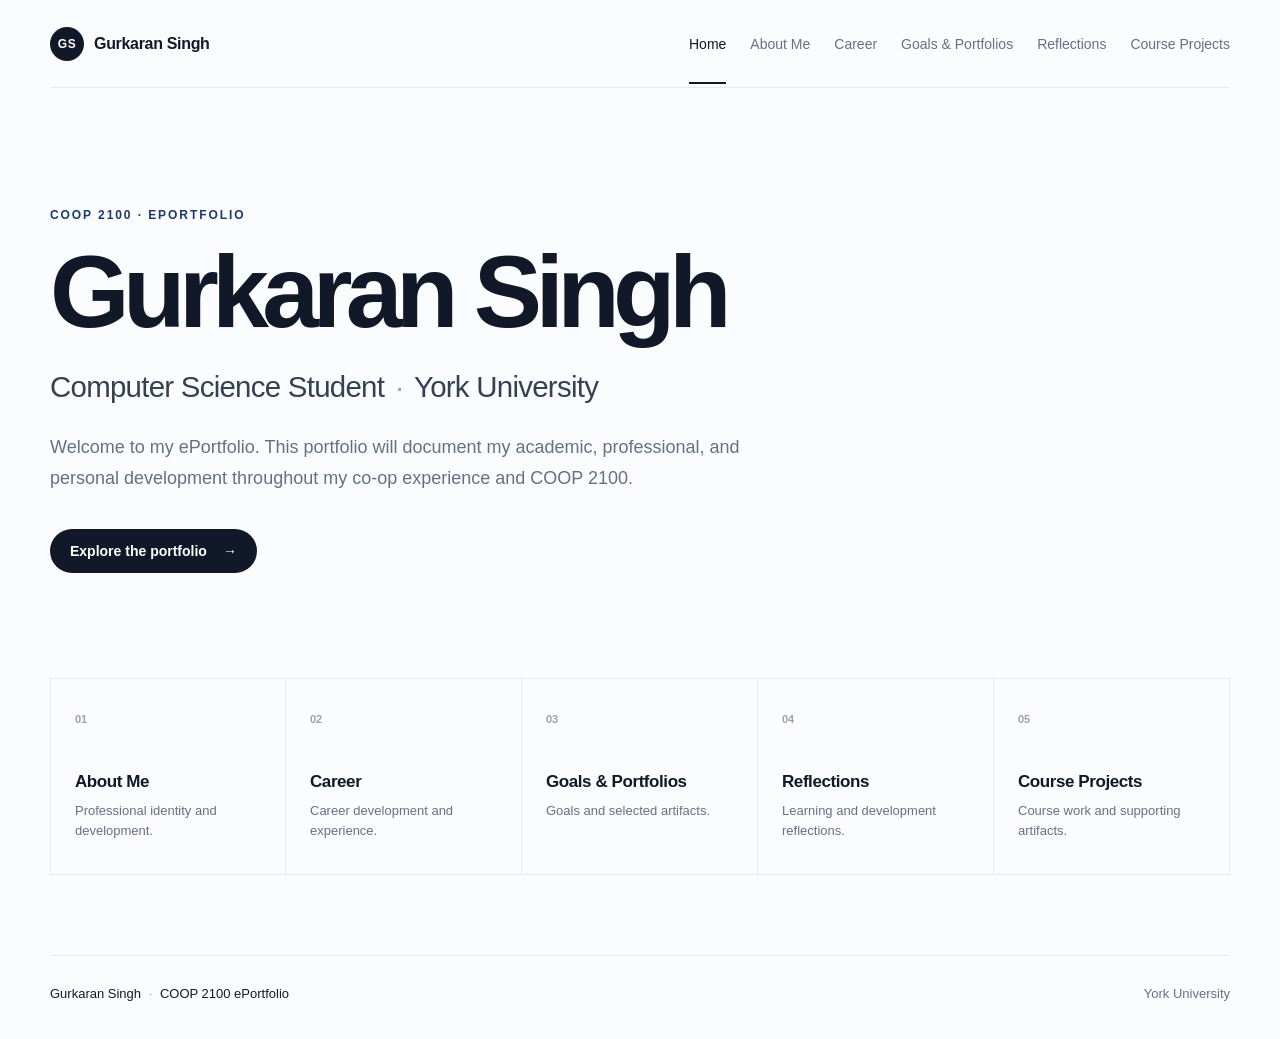
==== index.html @ 18330272 "Add files via upload" ====
<!doctype html>
<html lang="en">
<head>
  <meta charset="utf-8">
  <meta name="viewport" content="width=device-width, initial-scale=1">
  <meta name="description" content="Gurkaran Singh — COOP 2100 ePortfolio">
  <title>Home | Gurkaran Singh</title>
  <link rel="stylesheet" href="styles.css">
  <script defer src="script.js"></script>
</head>
<body>
  <header class="site-header">
    <a class="brand" href="index.html" aria-label="Gurkaran Singh home">
      <span class="brand-mark">GS</span><span>Gurkaran Singh</span>
    </a>
    <button class="menu-button" aria-expanded="false" aria-controls="site-nav">Menu</button>
    <nav id="site-nav" class="site-nav" aria-label="Main navigation"><a href="index.html" class="active" aria-current="page">Home</a>
<a href="about.html">About Me</a>
<a href="career.html">Career</a>
<a href="goals.html">Goals & Portfolios</a>
<a href="reflections.html">Reflections</a>
<a href="projects.html">Course Projects</a></nav>
  </header>
  <main>
      <section class="hero">
        <p class="eyebrow">COOP 2100 · ePortfolio</p>
        <h1>Gurkaran Singh</h1>
        <p class="lead">Computer Science Student <span>·</span> York University</p>
        <p class="intro">Welcome to my ePortfolio. This portfolio will document my academic, professional, and personal development throughout my co-op experience and COOP 2100.</p>
        <div class="hero-links">
          <a class="button" href="about.html">Explore the portfolio <span aria-hidden="true">→</span></a>
        </div>
      </section>
      <section class="overview" aria-label="Portfolio sections">
        <a class="section-card" href="about.html"><span>01</span><h2>About Me</h2><p>Professional identity and development.</p></a>
        <a class="section-card" href="career.html"><span>02</span><h2>Career</h2><p>Career development and experience.</p></a>
        <a class="section-card" href="goals.html"><span>03</span><h2>Goals &amp; Portfolios</h2><p>Goals and selected artifacts.</p></a>
        <a class="section-card" href="reflections.html"><span>04</span><h2>Reflections</h2><p>Learning and development reflections.</p></a>
        <a class="section-card" href="projects.html"><span>05</span><h2>Course Projects</h2><p>Course work and supporting artifacts.</p></a>
      </section>
    </main>
  <footer>
    <p>Gurkaran Singh <span>·</span> COOP 2100 ePortfolio</p>
    <p class="muted">York University</p>
  </footer>
</body>
</html>
---- styles.css ----
:root {
  --ink: #111827;
  --muted: #667085;
  --line: #e6e9ee;
  --paper: #fbfcfe;
  --panel: #ffffff;
  --accent: #173b70;
  --max: 1180px;
}
* { box-sizing: border-box; }
html { scroll-behavior: smooth; }
body {
  margin: 0; color: var(--ink); background: var(--paper);
  font-family: Inter, ui-sans-serif, -apple-system, BlinkMacSystemFont, "Segoe UI", sans-serif;
  -webkit-font-smoothing: antialiased;
}
a { color: inherit; }
.site-header {
  width: min(calc(100% - 48px), var(--max)); margin: 0 auto;
  min-height: 88px; display: flex; align-items: center; justify-content: space-between;
  border-bottom: 1px solid var(--line); gap: 24px;
}
.brand { display:flex; align-items:center; gap:10px; text-decoration:none; font-weight:700; letter-spacing:-.02em; white-space:nowrap; }
.brand-mark { display:grid; place-items:center; width:34px; height:34px; border-radius:50%; background:var(--ink); color:white; font-size:12px; letter-spacing:.04em; }
.site-nav { display:flex; align-items:center; gap:24px; }
.site-nav a { text-decoration:none; font-size:14px; color:var(--muted); padding:33px 0 30px; border-bottom:2px solid transparent; }
.site-nav a:hover, .site-nav a.active { color:var(--ink); border-color:var(--ink); }
.menu-button { display:none; background:none; border:1px solid var(--line); border-radius:999px; padding:9px 14px; font:inherit; }
main { width:min(calc(100% - 48px), var(--max)); margin:0 auto; min-height:calc(100vh - 190px); }
.hero { padding: 120px 0 105px; max-width: 920px; }
.eyebrow { text-transform:uppercase; letter-spacing:.16em; font-size:12px; font-weight:700; color:var(--accent); margin:0 0 22px; }
h1 { font-size:clamp(56px, 8vw, 104px); line-height:.94; letter-spacing:-.065em; margin:0; font-weight:750; }
.lead { font-size:clamp(20px, 2.3vw, 30px); margin:30px 0 0; color:#344054; letter-spacing:-.025em; }
.lead span, footer span { color:#98a2b3; padding:0 4px; }
.intro { max-width:700px; color:var(--muted); font-size:18px; line-height:1.7; margin:28px 0 0; }
.hero-links { margin-top:36px; }
.button { display:inline-flex; align-items:center; gap:16px; text-decoration:none; padding:14px 20px; border-radius:999px; background:var(--ink); color:white; font-weight:650; font-size:14px; }
.button:hover { transform:translateY(-1px); }
.overview { display:grid; grid-template-columns:repeat(5, 1fr); border-top:1px solid var(--line); border-bottom:1px solid var(--line); margin-bottom:80px; }
.section-card { text-decoration:none; padding:30px 24px 34px; min-height:190px; border-right:1px solid var(--line); transition:background .18s ease, transform .18s ease; }
.section-card:first-child { border-left:1px solid var(--line); }
.section-card:hover { background:var(--panel); transform:translateY(-3px); }
.section-card span { font-size:11px; color:#98a2b3; font-weight:700; }
.section-card h2 { font-size:17px; margin:45px 0 9px; letter-spacing:-.025em; }
.section-card p { margin:0; color:var(--muted); line-height:1.5; font-size:13px; }
.page-intro { padding:120px 0; max-width:900px; }
.page-intro h1 { font-size:clamp(54px, 7vw, 90px); }
.page-intro > p:last-child { margin:34px 0 0; max-width:680px; color:var(--muted); font-size:20px; line-height:1.65; }
footer { width:min(calc(100% - 48px), var(--max)); margin:0 auto; padding:30px 0 38px; border-top:1px solid var(--line); display:flex; justify-content:space-between; gap:20px; font-size:13px; }
footer p { margin:0; }
.muted { color:var(--muted); }
@media (max-width: 900px) {
  .site-header { min-height:72px; position:relative; }
  .menu-button { display:block; }
  .site-nav { display:none; position:absolute; top:72px; left:0; right:0; z-index:10; background:var(--paper); border-bottom:1px solid var(--line); padding:10px 0 20px; flex-direction:column; align-items:flex-start; gap:0; }
  .site-nav.open { display:flex; }
  .site-nav a { width:100%; padding:12px 4px; border:0; font-size:16px; }
  .overview { grid-template-columns:1fr 1fr; }
  .section-card { border:1px solid var(--line); margin:-1px 0 0 -1px; }
  .hero { padding:90px 0 75px; }
}
@media (max-width: 560px) {
  .site-header, main, footer { width:min(calc(100% - 32px), var(--max)); }
  .brand > span:last-child { display:none; }
  .hero { padding:76px 0 64px; }
  h1 { font-size:clamp(52px, 18vw, 76px); }
  .overview { grid-template-columns:1fr; }
  .section-card { min-height:145px; }
  .section-card h2 { margin-top:28px; }
  .page-intro { padding:80px 0; }
  footer { flex-direction:column; }
}
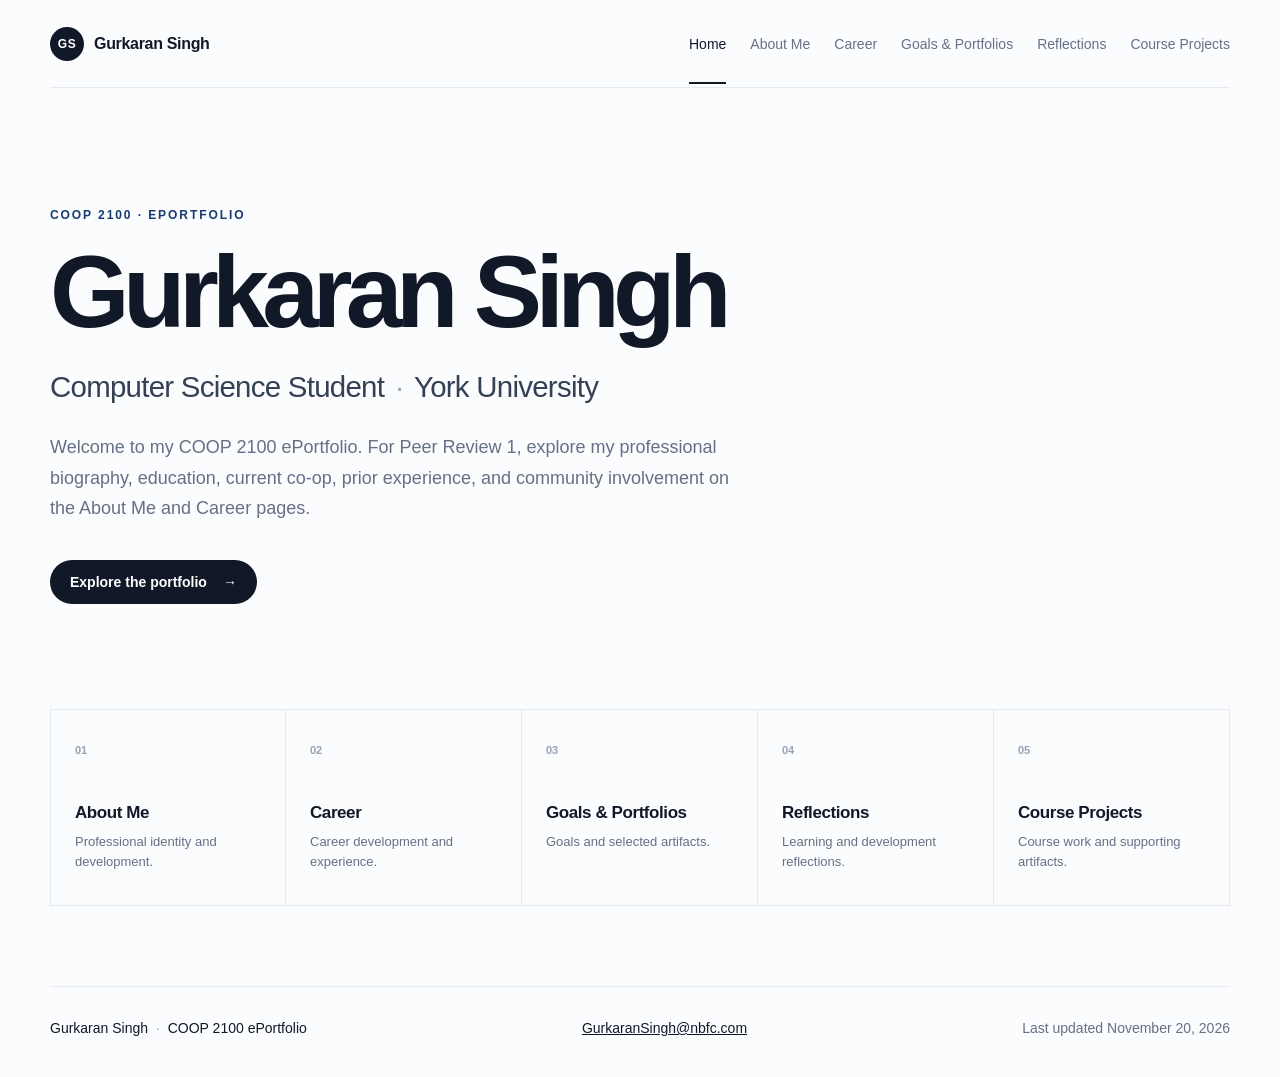
==== commit c78fb26b: "Complete COOP 2100 Peer Review 1 portfolio pages" ====
--- a/index.html
+++ b/index.html
@@ -5,6 +5,7 @@
   <meta name="viewport" content="width=device-width, initial-scale=1">
   <meta name="description" content="Gurkaran Singh — COOP 2100 ePortfolio">
   <title>Home | Gurkaran Singh</title>
+  <link rel="icon" type="image/svg+xml" href="favicon.svg">
   <link rel="stylesheet" href="styles.css">
   <script defer src="script.js"></script>
 </head>
@@ -13,11 +14,11 @@
     <a class="brand" href="index.html" aria-label="Gurkaran Singh home">
       <span class="brand-mark">GS</span><span>Gurkaran Singh</span>
     </a>
-    <button class="menu-button" aria-expanded="false" aria-controls="site-nav">Menu</button>
+    <button type="button" class="menu-button" aria-expanded="false" aria-controls="site-nav">Menu</button>
     <nav id="site-nav" class="site-nav" aria-label="Main navigation"><a href="index.html" class="active" aria-current="page">Home</a>
 <a href="about.html">About Me</a>
 <a href="career.html">Career</a>
-<a href="goals.html">Goals & Portfolios</a>
+<a href="goals.html">Goals &amp; Portfolios</a>
 <a href="reflections.html">Reflections</a>
 <a href="projects.html">Course Projects</a></nav>
   </header>
@@ -26,7 +27,7 @@
         <p class="eyebrow">COOP 2100 · ePortfolio</p>
         <h1>Gurkaran Singh</h1>
         <p class="lead">Computer Science Student <span>·</span> York University</p>
-        <p class="intro">Welcome to my ePortfolio. This portfolio will document my academic, professional, and personal development throughout my co-op experience and COOP 2100.</p>
+        <p class="intro">Welcome to my COOP 2100 ePortfolio. For Peer Review 1, explore my professional biography, education, current co-op, prior experience, and community involvement on the About Me and Career pages.</p>
         <div class="hero-links">
           <a class="button" href="about.html">Explore the portfolio <span aria-hidden="true">→</span></a>
         </div>
@@ -41,7 +42,8 @@
     </main>
   <footer>
     <p>Gurkaran Singh <span>·</span> COOP 2100 ePortfolio</p>
-    <p class="muted">York University</p>
+    <p><a href="mailto:GurkaranSingh@nbfc.com">GurkaranSingh@nbfc.com</a></p>
+    <p class="muted">Last updated <time datetime="2026-11-20">November 20, 2026</time></p>
   </footer>
 </body>
-</html>+</html>
--- a/styles.css
+++ b/styles.css
@@ -46,9 +46,39 @@
 .page-intro { padding:120px 0; max-width:900px; }
 .page-intro h1 { font-size:clamp(54px, 7vw, 90px); }
 .page-intro > p:last-child { margin:34px 0 0; max-width:680px; color:var(--muted); font-size:20px; line-height:1.65; }
-footer { width:min(calc(100% - 48px), var(--max)); margin:0 auto; padding:30px 0 38px; border-top:1px solid var(--line); display:flex; justify-content:space-between; gap:20px; font-size:13px; }
+footer { width:min(calc(100% - 48px), var(--max)); margin:0 auto; padding:30px 0 38px; border-top:1px solid var(--line); display:flex; flex-wrap:wrap; justify-content:space-between; gap:16px 24px; font-size:14px; line-height:1.6; }
 footer p { margin:0; }
 .muted { color:var(--muted); }
+.content-intro { padding-bottom:70px; }
+.content-section { display:grid; grid-template-columns:minmax(0, 1fr) minmax(0, 2fr); gap:64px; padding:48px 0; border-top:1px solid var(--line); }
+.section-heading .eyebrow { margin-bottom:16px; }
+.section-heading h2 { font-size:28px; line-height:1.2; letter-spacing:-.035em; margin:0; }
+.section-body { min-width:0; font-size:17px; line-height:1.75; color:#344054; }
+.section-body > :first-child { margin-top:0; }
+.section-body > :last-child { margin-bottom:0; }
+.section-body p { max-width:720px; }
+.section-body h3 { color:var(--ink); font-size:22px; line-height:1.3; letter-spacing:-.025em; margin:0 0 10px; }
+.biography { margin-bottom:24px; }
+.entry-meta { color:var(--muted); font-size:14px; margin:0 0 12px; }
+.role-title { color:var(--ink); font-weight:600; margin-top:0; }
+.experience-entry + .experience-entry { border-top:1px solid var(--line); padding-top:32px; margin-top:32px; }
+.experience-list { padding-left:22px; }
+.experience-list li + li { margin-top:8px; }
+.contact-links { display:flex; flex-wrap:wrap; gap:12px 28px; margin-top:24px; }
+.contact-links a, .source-note a { color:var(--accent); text-underline-offset:4px; }
+a, footer p { overflow-wrap:anywhere; }
+a:focus-visible, button:focus-visible { outline:3px solid var(--accent); outline-offset:5px; }
+.competency-tags { list-style:none; padding:0; display:flex; flex-wrap:wrap; gap:8px; margin:0 0 12px; }
+.competency-tags li { color:var(--accent); border:1px solid #ccd6e4; border-radius:999px; padding:5px 12px; font-size:14px; font-weight:600; line-height:1.5; }
+.artifact-caption { border-left:2px solid var(--line); padding-left:20px; margin:28px 0; }
+.artifact-caption p, .caption { font-size:15px; line-height:1.7; color:var(--muted); margin:12px 0 0; }
+.artifact-placeholder { border:1px dashed #b8c3d2; border-radius:12px; padding:28px; background:var(--panel); }
+.artifact-status { color:var(--accent); font-weight:650; font-size:15px; }
+.skills-list { margin:0; }
+.skills-list > div + div { margin-top:24px; }
+.skills-list dt { color:var(--ink); font-weight:650; }
+.skills-list dd { margin:6px 0 0; }
+.source-note { color:var(--muted); font-size:14px; line-height:1.7; max-width:780px; margin:12px 0 64px; }
 @media (max-width: 900px) {
   .site-header { min-height:72px; position:relative; }
   .menu-button { display:block; }
@@ -58,6 +88,7 @@
   .overview { grid-template-columns:1fr 1fr; }
   .section-card { border:1px solid var(--line); margin:-1px 0 0 -1px; }
   .hero { padding:90px 0 75px; }
+  .content-section { gap:32px; grid-template-columns:minmax(0, 1fr) minmax(0, 2fr); }
 }
 @media (max-width: 560px) {
   .site-header, main, footer { width:min(calc(100% - 32px), var(--max)); }
@@ -68,5 +99,8 @@
   .section-card { min-height:145px; }
   .section-card h2 { margin-top:28px; }
   .page-intro { padding:80px 0; }
+  .content-intro { padding-bottom:48px; }
+  .content-section { grid-template-columns:minmax(0, 1fr); gap:24px; padding:36px 0; }
+  .artifact-placeholder { padding:22px; }
   footer { flex-direction:column; }
 }
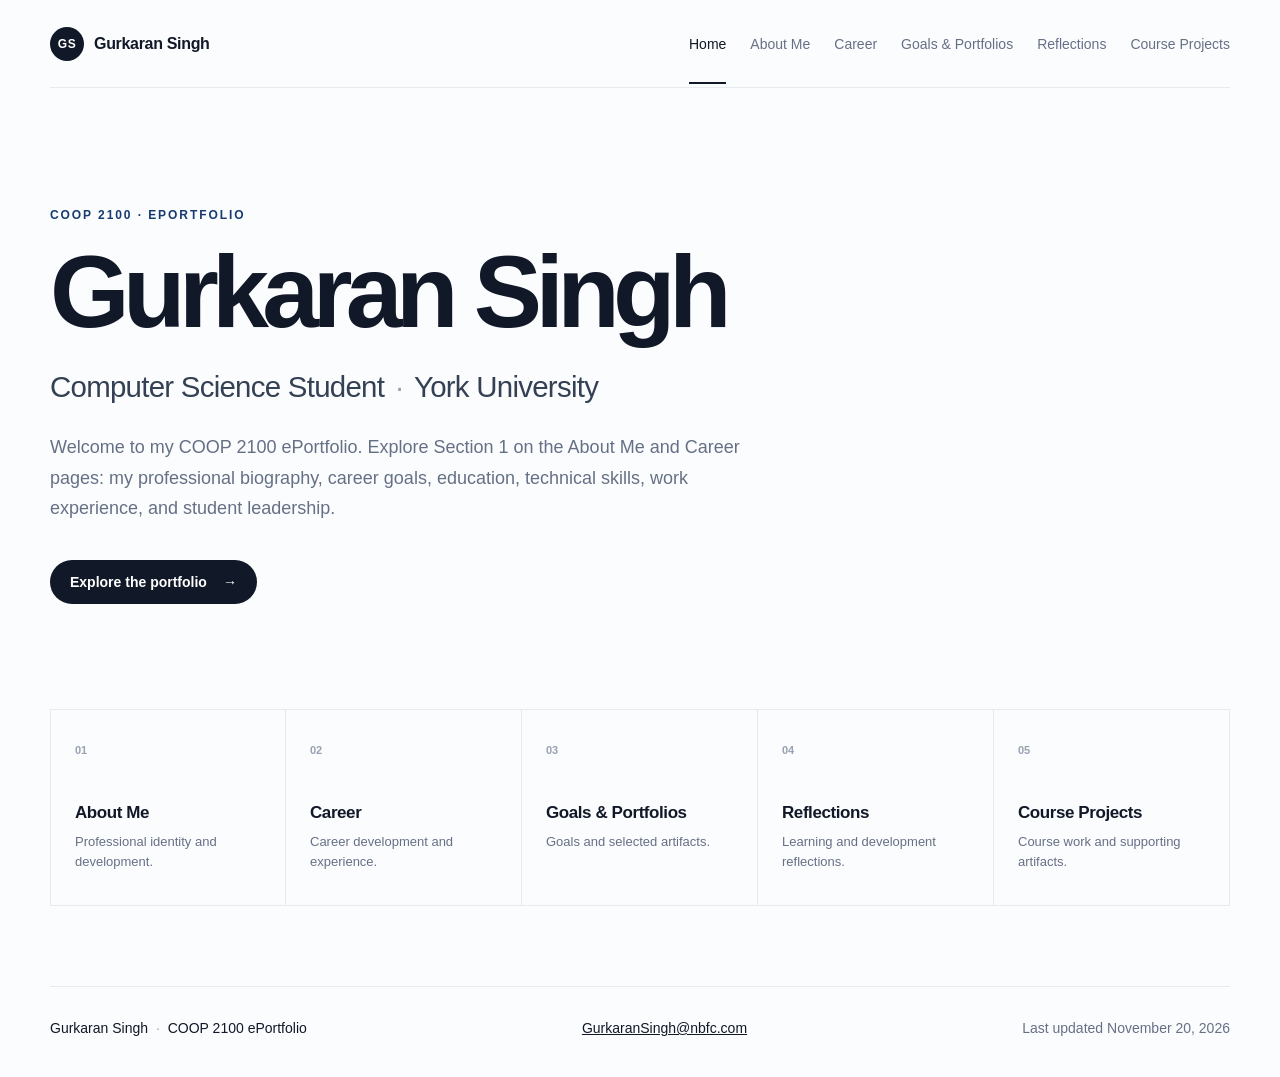
==== commit a34a48c0: "Complete Section 1 education and verified experience" ====
--- a/index.html
+++ b/index.html
@@ -27,7 +27,7 @@
         <p class="eyebrow">COOP 2100 · ePortfolio</p>
         <h1>Gurkaran Singh</h1>
         <p class="lead">Computer Science Student <span>·</span> York University</p>
-        <p class="intro">Welcome to my COOP 2100 ePortfolio. For Peer Review 1, explore my professional biography, education, current co-op, prior experience, and community involvement on the About Me and Career pages.</p>
+        <p class="intro">Welcome to my COOP 2100 ePortfolio. Explore Section 1 on the About Me and Career pages: my professional biography, career goals, education, technical skills, work experience, and student leadership.</p>
         <div class="hero-links">
           <a class="button" href="about.html">Explore the portfolio <span aria-hidden="true">→</span></a>
         </div>
--- a/styles.css
+++ b/styles.css
@@ -66,6 +66,9 @@
 .experience-list li + li { margin-top:8px; }
 .contact-links { display:flex; flex-wrap:wrap; gap:12px 28px; margin-top:24px; }
 .contact-links a, .source-note a { color:var(--accent); text-underline-offset:4px; }
+.page-links { display:flex; flex-wrap:wrap; gap:16px 28px; margin:0 0 32px; font-size:16px; }
+.page-links a { color:var(--accent); text-underline-offset:4px; }
+.content-section[id], .experience-entry[id] { scroll-margin-top:24px; }
 a, footer p { overflow-wrap:anywhere; }
 a:focus-visible, button:focus-visible { outline:3px solid var(--accent); outline-offset:5px; }
 .competency-tags { list-style:none; padding:0; display:flex; flex-wrap:wrap; gap:8px; margin:0 0 12px; }
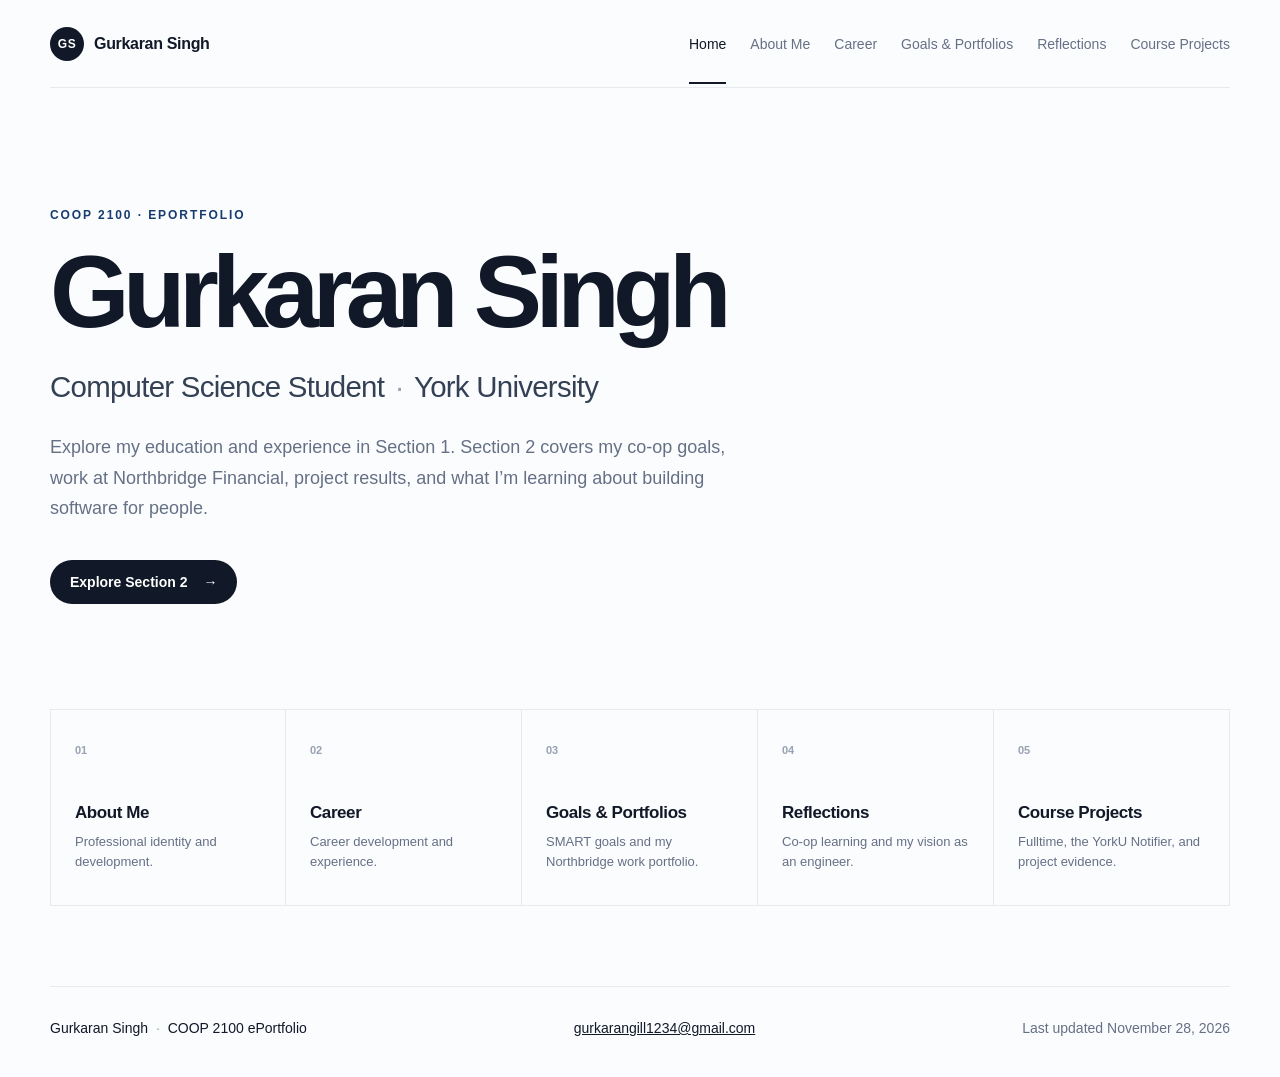
==== commit 32f411b4: "Complete COOP 2100 Section 2 peer review" ====
--- a/index.html
+++ b/index.html
@@ -27,23 +27,23 @@
         <p class="eyebrow">COOP 2100 · ePortfolio</p>
         <h1>Gurkaran Singh</h1>
         <p class="lead">Computer Science Student <span>·</span> York University</p>
-        <p class="intro">Welcome to my COOP 2100 ePortfolio. Explore Section 1 on the About Me and Career pages: my professional biography, career goals, education, technical skills, work experience, and student leadership.</p>
+        <p class="intro">Explore my education and experience in Section 1. Section 2 covers my co-op goals, work at Northbridge Financial, project results, and what I’m learning about building software for people.</p>
         <div class="hero-links">
-          <a class="button" href="about.html">Explore the portfolio <span aria-hidden="true">→</span></a>
+          <a class="button" href="goals.html">Explore Section 2 <span aria-hidden="true">→</span></a>
         </div>
       </section>
       <section class="overview" aria-label="Portfolio sections">
         <a class="section-card" href="about.html"><span>01</span><h2>About Me</h2><p>Professional identity and development.</p></a>
         <a class="section-card" href="career.html"><span>02</span><h2>Career</h2><p>Career development and experience.</p></a>
-        <a class="section-card" href="goals.html"><span>03</span><h2>Goals &amp; Portfolios</h2><p>Goals and selected artifacts.</p></a>
-        <a class="section-card" href="reflections.html"><span>04</span><h2>Reflections</h2><p>Learning and development reflections.</p></a>
-        <a class="section-card" href="projects.html"><span>05</span><h2>Course Projects</h2><p>Course work and supporting artifacts.</p></a>
+        <a class="section-card" href="goals.html"><span>03</span><h2>Goals &amp; Portfolios</h2><p>SMART goals and my Northbridge work portfolio.</p></a>
+        <a class="section-card" href="reflections.html"><span>04</span><h2>Reflections</h2><p>Co-op learning and my vision as an engineer.</p></a>
+        <a class="section-card" href="projects.html"><span>05</span><h2>Course Projects</h2><p>Fulltime, the YorkU Notifier, and project evidence.</p></a>
       </section>
     </main>
   <footer>
     <p>Gurkaran Singh <span>·</span> COOP 2100 ePortfolio</p>
-    <p><a href="mailto:GurkaranSingh@nbfc.com">GurkaranSingh@nbfc.com</a></p>
-    <p class="muted">Last updated <time datetime="2026-11-20">November 20, 2026</time></p>
+    <p><a href="mailto:gurkarangill1234@gmail.com">gurkarangill1234@gmail.com</a></p>
+    <p class="muted">Last updated <time datetime="2026-11-28">November 28, 2026</time></p>
   </footer>
 </body>
 </html>
--- a/styles.css
+++ b/styles.css
@@ -77,6 +77,8 @@
 .artifact-caption p, .caption { font-size:15px; line-height:1.7; color:var(--muted); margin:12px 0 0; }
 .artifact-placeholder { border:1px dashed #b8c3d2; border-radius:12px; padding:28px; background:var(--panel); }
 .artifact-status { color:var(--accent); font-weight:650; font-size:15px; }
+.video-artifact { margin:0; }
+.video-player { display:block; width:100%; height:auto; border:1px solid var(--line); border-radius:12px; background:var(--ink); }
 .skills-list { margin:0; }
 .skills-list > div + div { margin-top:24px; }
 .skills-list dt { color:var(--ink); font-weight:650; }
